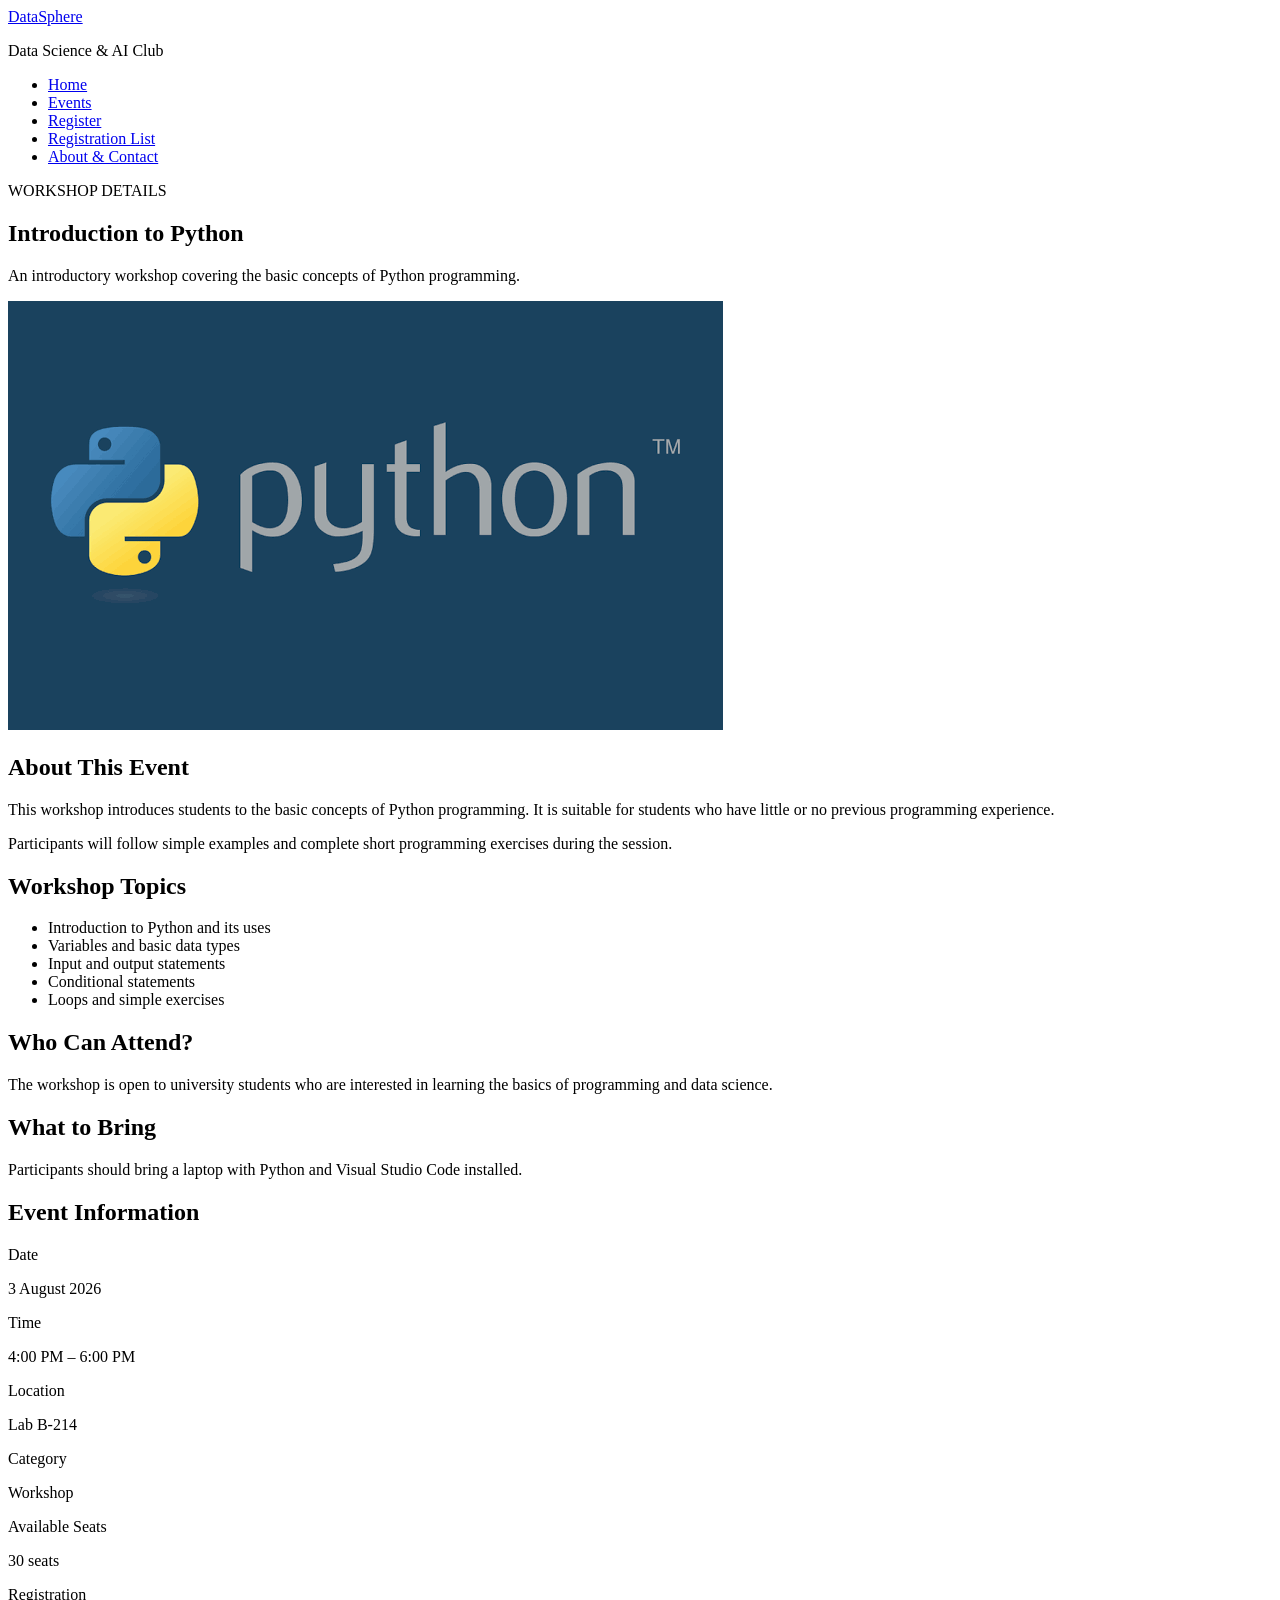
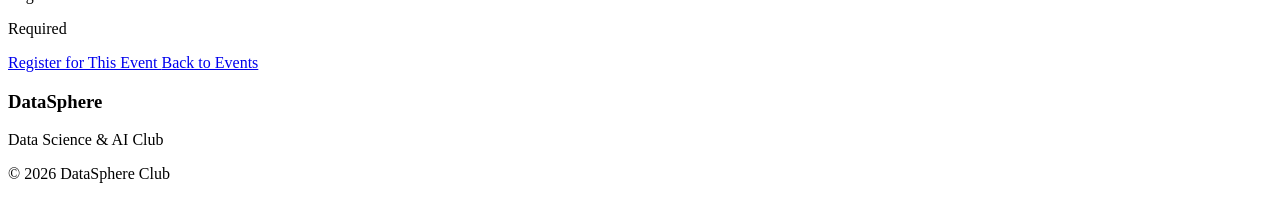
==== event-details.html @ 8ea42045 "Add event details page" ====
<!DOCTYPE html>
<html lang="en">
<head>
    <meta charset="UTF-8">
    <meta name="viewport" content="width=device-width, initial-scale=1.0">

    <title>Introduction to Python | DataSphere Club</title>

    <link rel="stylesheet" href="assets/css/style.css">
</head>

<body>
    <header>
        <div class="container header-content">
            <div class="logo">
                <a href="index.html">DataSphere</a>
                <p>Data Science &amp; AI Club</p>
            </div>

            <nav>
                <ul>
                    <li>
                        <a href="index.html">Home</a>
                    </li>

                    <li>
                        <a class="active" href="events.html">Events</a>
                    </li>

                    <li>
                        <a href="register.html">Register</a>
                    </li>

                    <li>
                        <a href="registrations.html">
                            Registration List
                        </a>
                    </li>

                    <li>
                        <a href="about.html">About &amp; Contact</a>
                    </li>
                </ul>
            </nav>
        </div>
    </header>

    <main>
        <section class="page-heading">
            <div class="container">
                <p class="small-title">WORKSHOP DETAILS</p>

                <h1>Introduction to Python</h1>

                <p>
                    An introductory workshop covering the basic concepts
                    of Python programming.
                </p>
            </div>
        </section>

        <section class="event-details-section">
            <div class="container event-details-layout">

                <article class="event-main-content">
                    <!-- <div class="details-event-image python-color">PYTHON</div> -->
                     <img
                            class="details-event-photo"
                            src="assets/python.png"
                            alt="Python"
                        >

                    <h2>About This Event</h2>

                    <p>
                        This workshop introduces students to the basic
                        concepts of Python programming. It is suitable for
                        students who have little or no previous programming
                        experience.
                    </p>

                    <p>
                        Participants will follow simple examples and complete
                        short programming exercises during the session.
                    </p>

                    <h2>Workshop Topics</h2>

                    <ul class="topic-list">
                        <li>Introduction to Python and its uses</li>
                        <li>Variables and basic data types</li>
                        <li>Input and output statements</li>
                        <li>Conditional statements</li>
                        <li>Loops and simple exercises</li>
                    </ul>

                    <h2>Who Can Attend?</h2>

                    <p>
                        The workshop is open to university students who are
                        interested in learning the basics of programming and
                        data science.
                    </p>

                    <h2>What to Bring</h2>

                    <p>
                        Participants should bring a laptop with Python and
                        Visual Studio Code installed.
                    </p>
                </article>

                <aside class="event-summary">
                    <h2>Event Information</h2>

                    <div class="information-item">
                        <p class="information-label">Date</p>
                        <p>3 August 2026</p>
                    </div>

                    <div class="information-item">
                        <p class="information-label">Time</p>
                        <p>4:00 PM – 6:00 PM</p>
                    </div>

                    <div class="information-item">
                        <p class="information-label">Location</p>
                        <p>Lab B-214</p>
                    </div>

                    <div class="information-item">
                        <p class="information-label">Category</p>
                        <p>Workshop</p>
                    </div>

                    <div class="information-item">
                        <p class="information-label">Available Seats</p>
                        <p>30 seats</p>
                    </div>

                    <div class="information-item">
                        <p class="information-label">Registration</p>
                        <p>Required</p>
                    </div>

                    <a class="button register-button" href="register.html">
                        Register for This Event
                    </a>

                    <a class="back-link" href="events.html">
                        Back to Events
                    </a>
                </aside>

            </div>
        </section>
    </main>

    <footer>
        <div class="container footer-content">
            <div>
                <h3>DataSphere</h3>
                <p>Data Science &amp; AI Club</p>
            </div>

            <p>&copy; 2026 DataSphere Club</p>
        </div>
    </footer>
</body>
</html>
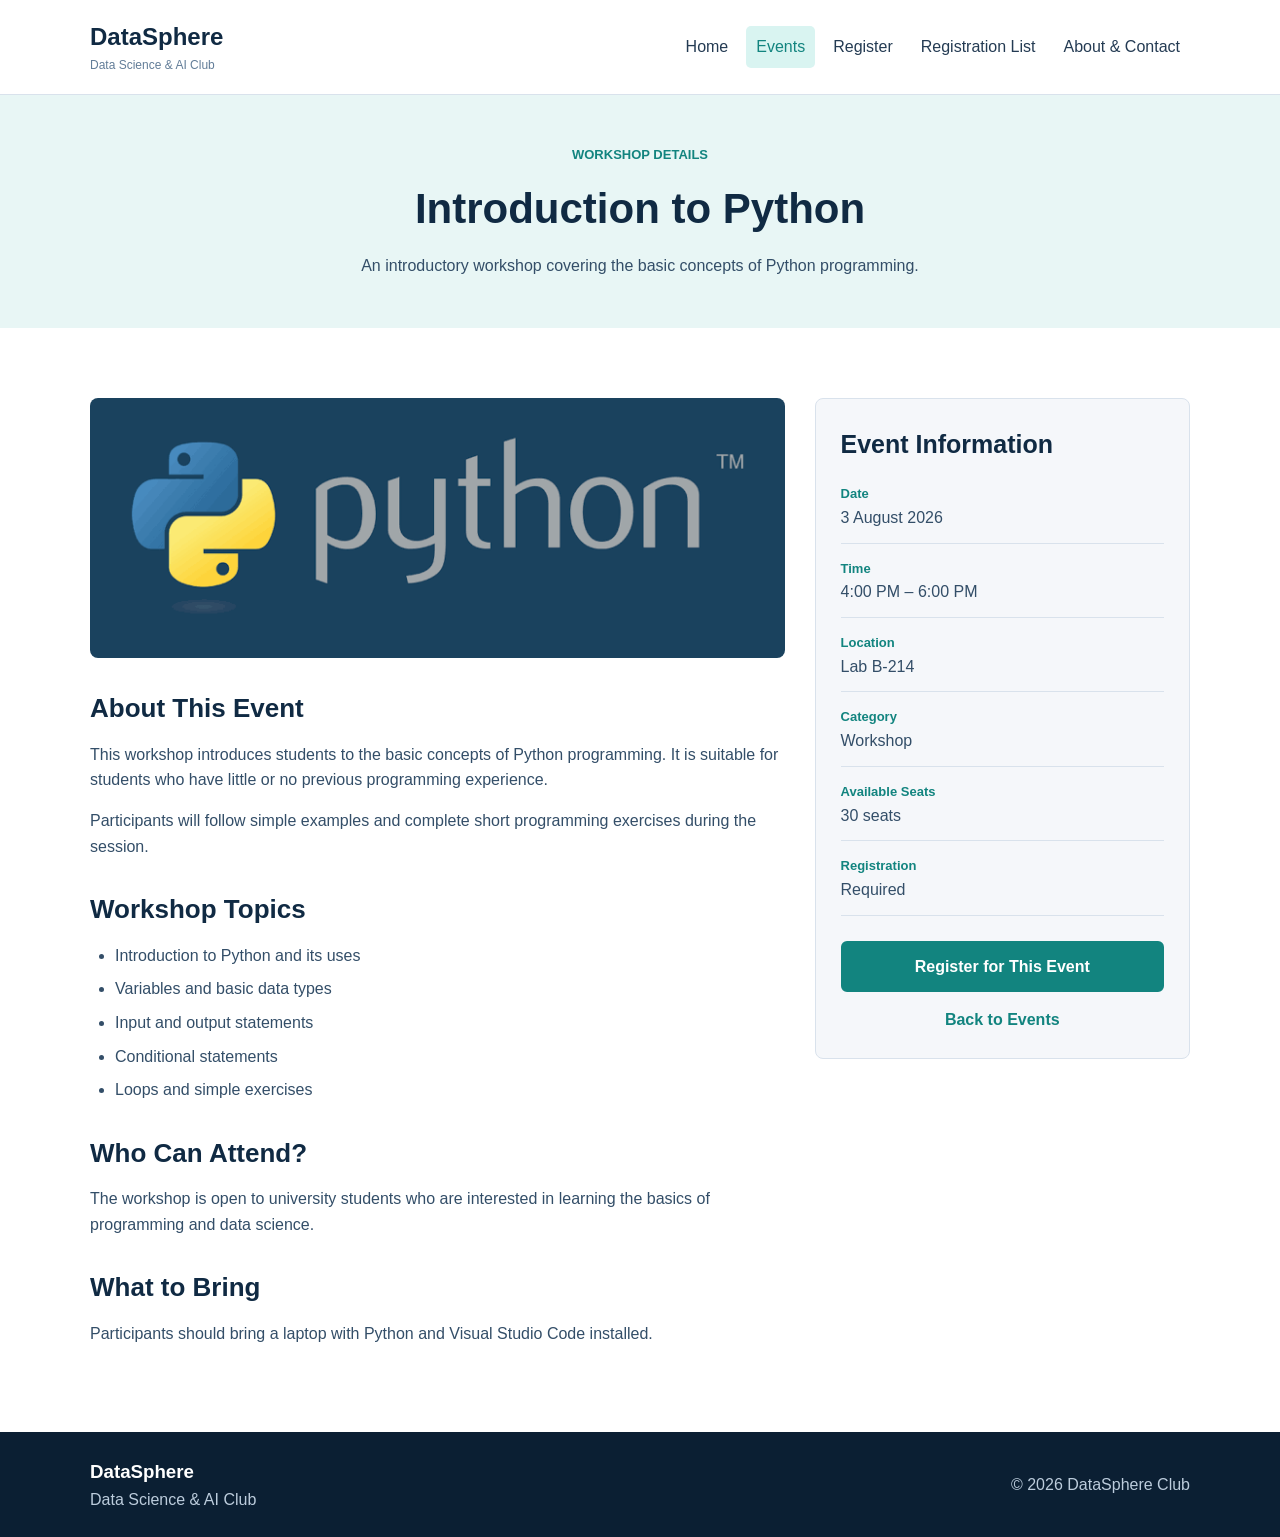
==== commit 1b448215: "Improve image alt text on event details page" ====
--- a/event-details.html
+++ b/event-details.html
@@ -67,7 +67,7 @@
                      <img
                             class="details-event-photo"
                             src="assets/python.png"
-                            alt="Python"
+                            alt="Python programming workshop"
                         >
 
                     <h2>About This Event</h2>
--- a/assets/css/style.css
+++ b/assets/css/style.css
@@ -0,0 +1,885 @@
+/* General page style */
+
+* {
+    box-sizing: border-box;
+    margin: 0;
+    padding: 0;
+}
+
+body {
+    background-color: #f5f7fa;
+    color: #334e68;
+    font-family: Arial, sans-serif;
+    line-height: 1.6;
+}
+
+.container {
+    width: 90%;
+    max-width: 1100px;
+    margin: auto;
+}
+
+a {
+    color: #12847f;
+    text-decoration: none;
+}
+
+a:hover,
+a:focus {
+    text-decoration: underline;
+}
+
+/* Event photos */
+.event-photo {
+    display: block;
+    height: 200px;
+    object-fit: cover;
+    width: 100%;
+}
+
+.details-event-photo {
+    border-radius: 8px;
+    display: block;
+    height: 260px;
+    margin-bottom: 30px;
+    object-fit: cover;
+    width: 100%;
+}
+
+/* Header and navigation */
+
+header {
+    background-color: #ffffff;
+    border-bottom: 1px solid #d9e2ec;
+    padding: 18px 0;
+}
+
+.header-content {
+    display: flex;
+    align-items: center;
+    justify-content: space-between;
+}
+
+.logo a {
+    color: #102a43;
+    font-size: 24px;
+    font-weight: bold;
+}
+
+.logo p {
+    color: #627d98;
+    font-size: 12px;
+}
+
+nav ul {
+    display: flex;
+    gap: 8px;
+    list-style: none;
+}
+
+nav a {
+    display: block;
+    border-radius: 5px;
+    color: #243b53;
+    padding: 8px 10px;
+}
+
+nav a:hover,
+nav a:focus,
+nav a.active {
+    background-color: #d9f4f1;
+    color: #12847f;
+    text-decoration: none;
+}
+
+
+/* Hero section */
+
+.hero {
+    background-color: #e8f6f5;
+    padding: 70px 0;
+}
+
+.hero-content {
+    display: flex;
+    align-items: center;
+    gap: 50px;
+}
+
+.hero-text {
+    width: 60%;
+}
+
+.small-title {
+    color: #12847f;
+    font-size: 13px;
+    font-weight: bold;
+    margin-bottom: 10px;
+}
+
+.hero h1 {
+    color: #102a43;
+    font-size: 52px;
+    line-height: 1.1;
+    margin-bottom: 20px;
+}
+
+.hero-text > p {
+    font-size: 18px;
+}
+
+.hero-buttons {
+    display: flex;
+    gap: 12px;
+    margin-top: 25px;
+}
+
+.button {
+    background-color: #12847f;
+    border: 2px solid #12847f;
+    border-radius: 6px;
+    color: #ffffff;
+    display: inline-block;
+    font-weight: bold;
+    padding: 11px 18px;
+}
+
+.button:hover,
+.button:focus {
+    background-color: #0e6f6b;
+    color: #ffffff;
+    text-decoration: none;
+}
+
+.secondary-button {
+    background-color: transparent;
+    color: #12847f;
+}
+
+.secondary-button:hover,
+.secondary-button:focus {
+    background-color: #ffffff;
+    color: #12847f;
+}
+
+.featured-event {
+    background-color: #ffffff;
+    border-radius: 10px;
+    box-shadow: 0 5px 15px rgba(0, 0, 0, 0.1);
+    padding: 25px;
+    width: 40%;
+}
+
+.event-type {
+    color: #12847f;
+    font-size: 12px;
+    font-weight: bold;
+}
+
+.featured-event h2 {
+    color: #102a43;
+    margin: 10px 0;
+}
+
+.featured-event p {
+    margin-bottom: 7px;
+}
+
+.featured-event a {
+    display: inline-block;
+    font-weight: bold;
+    margin-top: 10px;
+}
+
+
+/* Upcoming events */
+
+.events-section {
+    background-color: #ffffff;
+    padding: 70px 0;
+}
+
+.section-title {
+    display: flex;
+    align-items: end;
+    justify-content: space-between;
+    margin-bottom: 30px;
+}
+
+.section-title h2 {
+    color: #102a43;
+    font-size: 36px;
+}
+
+.section-title > a {
+    font-weight: bold;
+}
+
+.event-cards {
+    display: flex;
+    gap: 20px;
+}
+
+.event-card {
+    background-color: #ffffff;
+    border: 1px solid #d9e2ec;
+    border-radius: 8px;
+    overflow: hidden;
+    width: 33.33%;
+}
+
+.event-image {
+    color: #102a43;
+    font-size: 20px;
+    font-weight: bold;
+    padding: 60px 20px;
+    text-align: center;
+}
+
+.python-color {
+    background-color: #cfeeee;
+}
+
+.powerbi-color {
+    background-color: #ffe6a7;
+}
+
+.kaggle-color {
+    background-color: #dce8ff;
+}
+
+.event-information {
+    padding: 20px;
+}
+
+.event-date {
+    color: #12847f;
+    font-size: 13px;
+    font-weight: bold;
+}
+
+.event-information h3 {
+    color: #102a43;
+    margin: 8px 0;
+}
+
+.event-information p {
+    margin-bottom: 12px;
+}
+
+.event-information a {
+    font-weight: bold;
+}
+
+
+/* About the club */
+
+.about-section {
+    background-color: #102a43;
+    color: #d9e2ec;
+    padding: 70px 0;
+    text-align: center;
+}
+
+.about-section h2 {
+    color: #ffffff;
+    font-size: 34px;
+    margin-bottom: 15px;
+}
+
+.about-section > .container > p {
+    margin: auto;
+    max-width: 700px;
+}
+
+.club-features {
+    display: flex;
+    gap: 20px;
+    margin-top: 35px;
+}
+
+.feature {
+    border: 1px solid #486581;
+    border-radius: 8px;
+    padding: 20px;
+    width: 33.33%;
+}
+
+.feature h3 {
+    color: #f4b942;
+    margin-bottom: 8px;
+}
+
+
+/* Footer */
+
+footer {
+    background-color: #0b1f33;
+    color: #bcccdc;
+    padding: 25px 0;
+}
+
+.footer-content {
+    display: flex;
+    align-items: center;
+    justify-content: space-between;
+}
+
+.footer-content h3 {
+    color: #ffffff;
+}
+
+/* Events page */
+.page-heading {
+    background-color: #e8f6f5;
+    padding: 50px 0;
+    text-align: center;
+}
+
+.page-heading h1 {
+    color: #102a43;
+    font-size: 42px;
+    margin-bottom: 10px;
+}
+
+.page-heading > .container > p:last-child {
+    margin: auto;
+    max-width: 650px;
+}
+
+.events-page {
+    background-color: #ffffff;
+    padding: 70px 0;
+}
+
+.all-events {
+    display: flex;
+    flex-wrap: wrap;
+    gap: 20px;
+}
+
+.all-events .event-card {
+    width: calc(33.33% - 14px);
+}
+
+.event-information h2 {
+    color: #102a43;
+    font-size: 21px;
+    line-height: 1.3;
+    margin: 8px 0;
+}
+
+.event-category {
+    background-color: #e8f6f5;
+    border-radius: 4px;
+    color: #12847f;
+    display: inline-block;
+    font-size: 12px;
+    padding: 3px 8px;
+}
+
+.event-place {
+    color: #627d98;
+    font-size: 14px;
+}
+
+.machine-color {
+    background-color: #e2e8f0;
+}
+
+.ethics-color {
+    background-color: #f7dce7;
+}
+
+.career-color {
+    background-color: #dff1d8;
+}
+
+@media (max-width: 768px) {
+    .all-events .event-card {
+        width: 100%;
+    }
+
+    .page-heading h1 {
+        font-size: 34px;
+    }
+}
+
+/* Event details page */
+.event-details-section {
+    background-color: #ffffff;
+    padding: 70px 0;
+}
+
+.event-details-layout {
+    display: flex;
+    align-items: flex-start;
+    gap: 30px;
+}
+
+.event-main-content {
+    width: 65%;
+}
+
+.details-event-image {
+    border-radius: 8px;
+    color: #102a43;
+    font-size: 28px;
+    font-weight: bold;
+    margin-bottom: 30px;
+    padding: 80px 20px;
+    text-align: center;
+}
+
+.event-main-content h2 {
+    color: #102a43;
+    font-size: 26px;
+    margin-bottom: 12px;
+    margin-top: 30px;
+}
+
+.event-main-content p {
+    margin-bottom: 15px;
+}
+
+.topic-list {
+    margin-bottom: 20px;
+    padding-left: 25px;
+}
+
+.topic-list li {
+    margin-bottom: 8px;
+}
+
+.event-summary {
+    background-color: #f5f7fa;
+    border: 1px solid #d9e2ec;
+    border-radius: 8px;
+    padding: 25px;
+    width: 35%;
+}
+
+.event-summary h2 {
+    color: #102a43;
+    font-size: 25px;
+    margin-bottom: 20px;
+}
+
+.information-item {
+    border-bottom: 1px solid #d9e2ec;
+    margin-bottom: 15px;
+    padding-bottom: 12px;
+}
+
+.information-label {
+    color: #12847f;
+    font-size: 13px;
+    font-weight: bold;
+}
+
+.register-button {
+    margin-top: 10px;
+    text-align: center;
+    width: 100%;
+}
+
+.back-link {
+    display: block;
+    font-weight: bold;
+    margin-top: 15px;
+    text-align: center;
+}
+
+@media (max-width: 768px) {
+    .event-details-layout {
+        flex-direction: column;
+    }
+
+    .event-main-content,
+    .event-summary {
+        width: 100%;
+    }
+
+    .details-event-image {
+        padding: 55px 20px;
+    }
+}
+
+/* Registration form page */
+.form-section {
+    background-color: #ffffff;
+    padding: 70px 0;
+}
+
+.registration-form {
+    background-color: #f5f7fa;
+    border: 1px solid #d9e2ec;
+    border-radius: 8px;
+    margin: auto;
+    max-width: 850px;
+    padding: 35px;
+}
+
+.registration-form h2 {
+    color: #102a43;
+    font-size: 28px;
+    margin-bottom: 5px;
+}
+
+.form-description {
+    color: #627d98;
+    margin-bottom: 25px;
+}
+
+.form-row {
+    display: flex;
+    gap: 20px;
+}
+
+.form-group {
+    margin-bottom: 20px;
+    width: 100%;
+}
+
+.form-group label {
+    color: #243b53;
+    display: block;
+    font-weight: bold;
+    margin-bottom: 7px;
+}
+
+.form-group input,
+.form-group select,
+.form-group textarea {
+    background-color: #ffffff;
+    border: 1px solid #bcccdc;
+    border-radius: 5px;
+    color: #334e68;
+    font-family: Arial, sans-serif;
+    font-size: 15px;
+    padding: 11px;
+    width: 100%;
+}
+
+.form-group input:focus,
+.form-group select:focus,
+.form-group textarea:focus {
+    border-color: #12847f;
+    outline: 2px solid #d9f4f1;
+}
+
+.form-group textarea {
+    resize: vertical;
+}
+
+.checkbox-group {
+    display: flex;
+    align-items: flex-start;
+    gap: 10px;
+    margin-top: 5px;
+}
+
+.checkbox-group input {
+    margin-top: 6px;
+}
+
+.checkbox-group label {
+    color: #334e68;
+}
+
+.form-buttons {
+    display: flex;
+    gap: 12px;
+    margin-top: 25px;
+}
+
+.form-buttons button {
+    cursor: pointer;
+    font-family: Arial, sans-serif;
+    font-size: 15px;
+}
+
+.reset-button {
+    background-color: transparent;
+    color: #12847f;
+}
+
+.reset-button:hover,
+.reset-button:focus {
+    background-color: #ffffff;
+    color: #12847f;
+}
+
+@media (max-width: 768px) {
+    .form-row {
+        flex-direction: column;
+        gap: 0;
+    }
+
+    .registration-form {
+        padding: 25px 20px;
+    }
+
+    .form-buttons {
+        align-items: stretch;
+        flex-direction: column;
+    }
+}
+
+/* Registration list page */
+.table-section {
+    background-color: #ffffff;
+    padding: 70px 0;
+}
+
+.table-heading {
+    display: flex;
+    align-items: center;
+    justify-content: space-between;
+    margin-bottom: 25px;
+}
+
+.table-heading h2 {
+    color: #102a43;
+    font-size: 28px;
+}
+
+.table-heading p {
+    color: #627d98;
+}
+
+.table-container {
+    border: 1px solid #d9e2ec;
+    border-radius: 8px;
+    overflow-x: auto;
+}
+
+table {
+    border-collapse: collapse;
+    min-width: 850px;
+    width: 100%;
+}
+
+caption {
+    background-color: #f5f7fa;
+    color: #627d98;
+    font-weight: bold;
+    padding: 15px;
+    text-align: left;
+}
+
+th {
+    background-color: #102a43;
+    color: #ffffff;
+    padding: 14px;
+    text-align: left;
+}
+
+td {
+    border-bottom: 1px solid #d9e2ec;
+    padding: 14px;
+}
+
+tbody tr:hover {
+    background-color: #f5f7fa;
+}
+
+.status-confirmed,
+.status-waiting {
+    border-radius: 4px;
+    display: inline-block;
+    font-size: 13px;
+    font-weight: bold;
+    padding: 4px 8px;
+}
+
+.status-confirmed {
+    background-color: #dff3e8;
+    color: #217a57;
+}
+
+.status-waiting {
+    background-color: #fff0cc;
+    color: #8a5a00;
+}
+
+@media (max-width: 768px) {
+    .table-heading {
+        align-items: flex-start;
+        flex-direction: column;
+        gap: 15px;
+    }
+}
+
+/* About and contact page */
+.about-contact-section {
+    background-color: #ffffff;
+    padding: 70px 0;
+}
+
+.about-contact-layout {
+    display: flex;
+    align-items: flex-start;
+    gap: 40px;
+}
+
+.about-content {
+    width: 45%;
+}
+
+.about-content h2,
+.contact-form h2 {
+    color: #102a43;
+    font-size: 28px;
+    margin-bottom: 15px;
+}
+
+.about-content h3 {
+    color: #102a43;
+    font-size: 21px;
+    margin-bottom: 10px;
+    margin-top: 25px;
+}
+
+.about-content p {
+    margin-bottom: 15px;
+}
+
+.about-list {
+    padding-left: 25px;
+}
+
+.about-list li {
+    margin-bottom: 8px;
+}
+
+.club-contact-box {
+    background-color: #e8f6f5;
+    border-left: 4px solid #12847f;
+    border-radius: 5px;
+    margin-top: 30px;
+    padding: 20px;
+}
+
+.club-contact-box h3 {
+    margin-top: 0;
+}
+
+.club-contact-box p:last-child {
+    margin-bottom: 0;
+}
+
+.contact-form {
+    background-color: #f5f7fa;
+    border: 1px solid #d9e2ec;
+    border-radius: 8px;
+    padding: 30px;
+    width: 55%;
+}
+
+.contact-form button {
+    cursor: pointer;
+    font-family: Arial, sans-serif;
+    font-size: 15px;
+}
+
+@media (max-width: 768px) {
+    .about-contact-layout {
+        flex-direction: column;
+    }
+
+    .about-content,
+    .contact-form {
+        width: 100%;
+    }
+
+    .contact-form {
+        padding: 25px 20px;
+    }
+}
+
+/* Team members */
+.team-section {
+    background-color: #f5f7fa;
+    padding: 50px 0;
+    text-align: center;
+}
+
+.team-section h2 {
+    color: #102a43;
+    font-size: 30px;
+    margin-bottom: 25px;
+}
+
+.team-members {
+    display: flex;
+    gap: 20px;
+}
+
+.team-card {
+    background-color: #ffffff;
+    border: 1px solid #d9e2ec;
+    border-radius: 8px;
+    padding: 20px;
+    width: 25%;
+}
+
+.team-card h3 {
+    color: #102a43;
+    margin-bottom: 8px;
+}
+
+.team-card p {
+    color: #627d98;
+    font-size: 14px;
+}
+
+@media (max-width: 768px) {
+    .team-members {
+        flex-direction: column;
+    }
+
+    .team-card {
+        width: 100%;
+    }
+}
+
+/* Responsive design for small screens */
+
+@media (max-width: 768px) {
+
+    .header-content,
+    .hero-content,
+    .event-cards,
+    .club-features,
+    .footer-content {
+        flex-direction: column;
+    }
+
+    .header-content,
+    .footer-content {
+        align-items: flex-start;
+        gap: 15px;
+    }
+
+    nav ul {
+        flex-wrap: wrap;
+    }
+
+    .hero-text,
+    .featured-event,
+    .event-card,
+    .feature {
+        width: 100%;
+    }
+
+    .hero h1 {
+        font-size: 38px;
+    }
+
+    .section-title {
+        align-items: flex-start;
+        flex-direction: column;
+        gap: 10px;
+    }
+}
